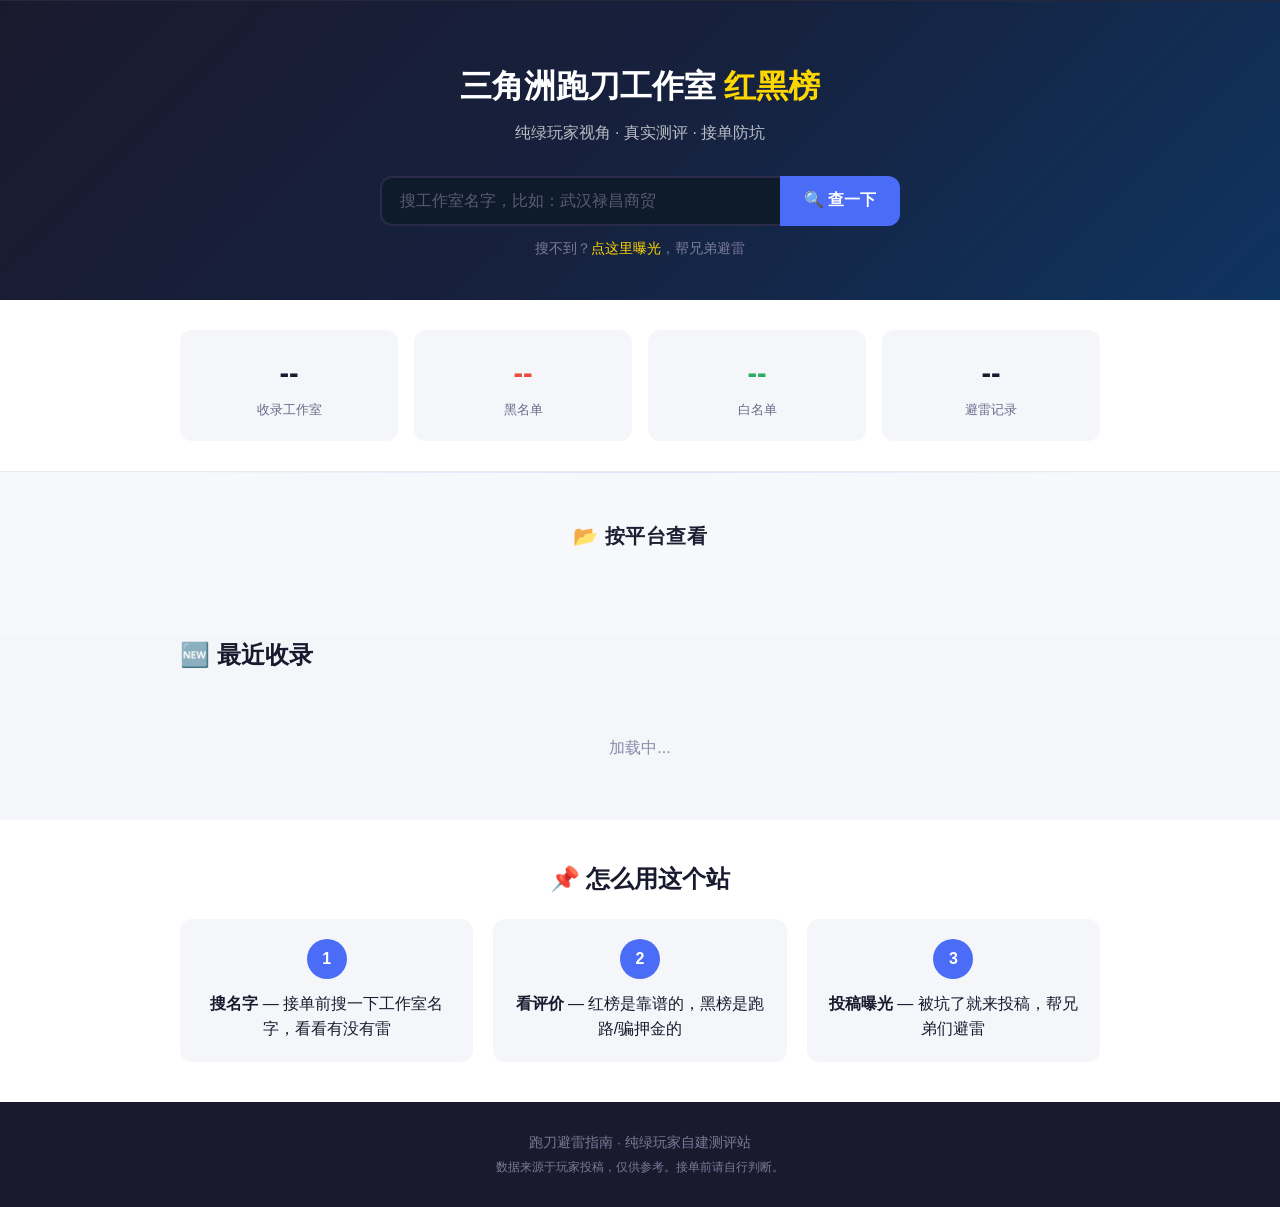
==== static/index.html @ 17b62daf "v1.0 - 初始版本" ====
<!DOCTYPE html>
<html lang="zh-CN">
<head>
  <meta charset="UTF-8">
  <meta name="viewport" content="width=device-width, initial-scale=1.0">
  <title>跑刀避雷指南 · 三角洲行动工作室红黑榜 | 跑刀护航评价</title>
  <meta name="description" content="三角洲行动跑刀工作室真实用户评价、护航测评、黑名单查询。接单前先查一查，防止被骗押金。">
  <meta name="keywords" content="三角洲行动,跑刀工作室,护航,三角洲跑刀,跑刀避雷,工作室黑名单">
  <meta property="og:title" content="跑刀避雷指南 · 三角洲工作室红黑榜">
  <meta property="og:description" content="三角洲行动跑刀工作室真实评价，接单防坑必查。">
  <meta property="og:type" content="website">
  <meta property="og:url" content="https://bileizhinan.top">
  <link rel="canonical" href="https://bileizhinan.top/">
  <link rel="icon" type="image/svg+xml" href="/static/img/logo.svg">
  <link rel="stylesheet" href="css/style.css?v=1779901786">
</head>
<body>
  <header class="header">
    <div class="container">
      
            <nav>
        
        <span id="navLogin"></span>
      </nav>
    </div>
  </header>

  <section class="hero">
    <div class="container">
      <h1>三角洲跑刀工作室 <span class="highlight">红黑榜</span></h1>
      <p class="subtitle">纯绿玩家视角 · 真实测评 · 接单防坑</p>
      <div class="search-box">
        <input type="text" id="searchInput" placeholder="搜工作室名字，比如：武汉禄昌商贸">
        <button id="searchBtn" onclick="doSearch()">🔍 查一下</button>
      </div>
      <p class="search-tip">搜不到？<a href="submit.html">点这里曝光</a>，帮兄弟避雷</p>
    </div>
  </section>

  <section class="stats">
    <div class="container">
      <div class="stat-card">
        <span class="stat-number" id="totalCount">--</span>
        <span class="stat-label">收录工作室</span>
      </div>
      <div class="stat-card danger">
        <span class="stat-number" id="blackCount">--</span>
        <span class="stat-label">黑名单</span>
      </div>
      <div class="stat-card safe">
        <span class="stat-number" id="whiteCount">--</span>
        <span class="stat-label">白名单</span>
      </div>
      <div class="stat-card">
        <span class="stat-number" id="reportCount">--</span>
        <span class="stat-label">避雷记录</span>
      </div>
    </div>
  </section>

<section class="platforms">
    <div class="container">
      <div class="platform-head">
        <h2>📂 按平台查看</h2>
      </div>
      <div class="platform-grid" id="platformGrid">
      </div>
    </div>
  </section>
  <section class="recent">
    <div class="container">
      <h2>🆕 最近收录</h2>
      <div class="card-list" id="recentList">
        <p class="loading">加载中...</p>
      </div>
    </div>
  </section>

  <section class="howto">
    <div class="container">
      <h2>📌 怎么用这个站</h2>
      <div class="steps">
        <div class="step">
          <div class="step-num">1</div>
          <p><strong>搜名字</strong> — 接单前搜一下工作室名字，看看有没有雷</p>
        </div>
        <div class="step">
          <div class="step-num">2</div>
          <p><strong>看评价</strong> — 红榜是靠谱的，黑榜是跑路/骗押金的</p>
        </div>
        <div class="step">
          <div class="step-num">3</div>
          <p><strong>投稿曝光</strong> — 被坑了就来投稿，帮兄弟们避雷</p>
        </div>
      </div>
    </div>
  </section>

  <footer class="footer">
    <div class="container">
      <p>跑刀避雷指南 · 纯绿玩家自建测评站</p>
      <p class="footer-small">数据来源于玩家投稿，仅供参考。接单前请自行判断。</p>
    </div>
  </footer>

  <!-- Search Results Modal -->
  <div class="search-results-overlay" id="searchModal">
    <div class="search-results-modal">
      <div class="modal-header">
        <h3>🔍 搜索结果</h3>
        <button class="modal-close" onclick="closeSearch()">✕</button>
      </div>
      <div id="searchResults"></div>
    </div>
  </div>

  
  <script src="js/app.js?v=1779902031"></script>
</body>
</html>
---- static/css/style.css ----
:root {
  --primary: #4a6cf7;
  --secondary: #ffd700;
}

/* ===== Reset & Base ===== */
*, *::before, *::after { box-sizing: border-box; margin: 0; padding: 0; }
html { font-size: 16px; scroll-behavior: smooth; }
body {
  font-family: -apple-system, BlinkMacSystemFont, "Segoe UI", "PingFang SC", "Hiragino Sans GB", "Microsoft YaHei", sans-serif;
  color: #1a1a2e;
  background: #f5f6fa;
  line-height: 1.6;
}
.container {
  max-width: 960px;
  margin: 0 auto;
  padding: 0 20px;
}
a { color: var(--primary); text-decoration: none; }
a:hover { text-decoration: underline; }

/* ===== Header ===== */
  color: #fff;
  padding: 14px 0;
  position: sticky;
  top: 0;
  z-index: 100;
}
.header .container {
  display: flex;
  justify-content: flex-start;
  align-items: center;
}
.logo { display: flex; align-items: center; gap: 8px; font-size: 1.1rem; font-weight: 700; }
.logo-icon { font-size: 1.4rem; }
.header nav { display: flex; gap: 8px; align-items: center; }
.header nav #navLogin { margin-left: auto; }
/* ===== 导航登录/用户样式 ===== */
.header nav a.nav-login-link {
  display: inline-flex;
  align-items: center;
  gap: 5px;
  padding: 6px 16px;
  border: 1.5px solid rgba(255,255,255,0.2);
  border-radius: 20px;
  color: #fff;
  font-weight: 500;
  font-size: 0.85rem;
  transition: all 0.2s;
}
.header nav a.nav-login-link:hover {
  border-color: var(--primary);
  background: rgba(74,108,247,0.15);
  text-decoration: none;
}

.header nav .nav-user-wrap {
  display: inline-flex;
  align-items: center;
  gap: 6px;
  padding: 4px 14px 4px 10px;
  background: rgba(255,255,255,0.06);
  border-radius: 20px;
  font-size: 0.85rem;
}
.header nav .nav-user-wrap .nav-user-icon {
  font-size: 0.95rem;
}
.header nav .nav-user-wrap .nav-user-name {
  color: var(--secondary);
  font-weight: 500;
}
.header nav a.nav-action-link {
  padding: 6px 10px;
  font-size: 0.82rem;
  color: rgba(255,255,255,0.7);
  transition: all 0.15s;
}
.header nav a.nav-action-link:hover {
  color: #fff;
  background: rgba(255,255,255,0.08);
  border-radius: 6px;
  text-decoration: none;
}
.header nav a.nav-logout-link {
  padding: 6px 10px;
  font-size: 0.82rem;
  color: #e74c3c;
  opacity: 0.7;
  transition: all 0.15s;
}
.header nav a.nav-logout-link:hover {
  opacity: 1;
  background: rgba(231,76,60,0.1);
  border-radius: 6px;
  text-decoration: none;
}

.header nav a {
  color: rgba(255,255,255,0.7);
  padding: 6px 14px;
  border-radius: 8px;
  font-size: 0.9rem;
  transition: all 0.2s;
}
.header nav a:hover, .header nav a.active {
  color: #fff;
  background: rgba(255,255,255,0.1);
  text-decoration: none;
}
.header nav a.active { color: var(--secondary); }

/* ===== Hero ===== */
.hero {
  text-align: center;
  padding: 60px 0 40px;
  background: linear-gradient(135deg, #1a1a2e 0%, #16213e 50%, #0f3460 100%);
  color: #fff;
}
.hero h1 { font-size: 2rem; margin-bottom: 8px; }
.hero .highlight { color: var(--secondary); }
.hero .subtitle { color: rgba(255,255,255,0.7); font-size: 1rem; margin-bottom: 30px; }


/* ===== 顶部导航栏 ===== */
.header {
  background: #1a1a2e;
  border-bottom: 1px solid rgba(255,255,255,0.06);
  position: sticky;
  top: 0;
  z-index: 100;
}

/* ===== Search Box ===== */
.search-box {
  display: flex;
  max-width: 520px;
  margin: 0 auto 12px;
  gap: 0;
}
.search-box input {
  flex: 1;
  padding: 14px 18px;
  border: 2px solid #2a2a4a;
  border-right: none;
  border-radius: 12px 0 0 12px;
  font-size: 1rem;
  background: #0d1b2a;
  color: #fff;
  outline: none;
}
.search-box input:focus { border-color: var(--primary); }
.search-box input::placeholder { color: #5a5a7a; }
.search-box button {
  padding: 14px 24px;
  background: var(--primary);
  color: #fff;
  border: none;
  border-radius: 0 12px 12px 0;
  font-size: 1rem;
  cursor: pointer;
  font-weight: 600;
  transition: background 0.2s;
}
.search-box button:hover { background: #3b5de7; }
.search-tip { color: #7a7a9a; font-size: 0.85rem; margin-top: 8px; }
.search-tip a { color: var(--secondary); }

/* ===== Stats ===== */
.stats {
  padding: 30px 0;
  background: #fff;
  border-bottom: 1px solid #e8e8ef;
}
.stats .container {
  display: grid;
  grid-template-columns: repeat(4, 1fr);
  gap: 16px;
}
.stat-card {
  text-align: center;
  padding: 20px 10px;
  background: #f5f6fa;
  border-radius: 12px;
}
.stat-number { display: block; font-size: 1.8rem; font-weight: 800; color: #1a1a2e; }
.stat-label { font-size: 0.8rem; color: #6a6a8a; margin-top: 4px; }
.stat-card.danger .stat-number { color: #e74c3c; }
.stat-card.safe .stat-number { color: #27ae60; }

/* ===== Card List ===== */
.card-list { padding: 20px 0; }
.card {
  background: #fff;
  border-radius: 12px;
  padding: 20px;
  margin-bottom: 14px;
  border: 1px solid #e8e8ef;
  transition: box-shadow 0.2s;
}
.card:hover { box-shadow: 0 4px 16px rgba(0,0,0,0.06); }
.card-header {
  display: flex;
  justify-content: flex-start;
  align-items: start;
  margin-bottom: 8px;
}
.card-name { font-size: 1.1rem; font-weight: 700; }
.card-risk {
  font-size: 0.75rem;
  padding: 3px 10px;
  border-radius: 20px;
  font-weight: 600;
  white-space: nowrap;
}
.risk-danger { background: #fde8e8; color: #e74c3c; }
.risk-warning { background: #fef7e0; color: #f39c12; }
.risk-safe { background: #e8f8ed; color: #27ae60; }
.card-detail { font-size: 0.9rem; color: #4a4a6a; margin-bottom: 8px; line-height: 1.5; }
.card-meta {
  font-size: 0.8rem;
  color: #8a8aaa;
  display: flex;
  gap: 16px;
  flex-wrap: wrap;
}
.card-meta span { display: inline-flex; align-items: center; gap: 4px; }
.loading { text-align: center; color: #8a8aaa; padding: 40px 0; }

/* ===== How-To Steps ===== */
.howto {
  padding: 40px 0;
  background: #fff;
}
.howto h2 { margin-bottom: 20px; text-align: center; }
.steps {
  display: grid;
  grid-template-columns: repeat(3, 1fr);
  gap: 20px;
}
.step { text-align: center; padding: 20px; background: #f5f6fa; border-radius: 12px; }
.step-num {
  width: 40px; height: 40px;
  background: var(--primary);
  color: #fff;
  border-radius: 50%;
  display: flex;
  align-items: center;
  justify-content: center;
  font-weight: 700;
  margin: 0 auto 12px;
}

/* ===== Page Header ===== */
.page-header {
  padding: 40px 0 20px;
  background: #fff;
  border-bottom: 1px solid #e8e8ef;
}
.page-header h1 { margin-bottom: 6px; }
.page-header p { color: #6a6a8a; }

/* ===== Filter Bar ===== */
.filter-bar { display: flex; gap: 8px; margin: 16px 0; flex-wrap: wrap; }
.filter-btn {
  padding: 8px 18px;
  border: 2px solid #d8d8e0;
  background: #fff;
  border-radius: 20px;
  cursor: pointer;
  font-size: 0.85rem;
  transition: all 0.2s;
}
.filter-btn:hover { border-color: var(--primary); }
.filter-btn.active { border-color: var(--primary); background: var(--primary); color: #fff; }
.filter-btn.danger.active { border-color: #e74c3c; background: #e74c3c; color: #fff; }
.filter-btn.warning.active { border-color: #f39c12; background: #f39c12; color: #fff; }
.filter-btn.safe.active { border-color: #27ae60; background: #27ae60; color: #fff; }

/* ===== Search Mini ===== */
.search-mini { margin: 12px 0; }
.search-mini input {
  width: 100%;
  padding: 10px 14px;
  border: 2px solid #d8d8e0;
  border-radius: 10px;
  font-size: 0.9rem;
  outline: none;
}
.search-mini input:focus { border-color: var(--primary); }

/* ===== Form ===== */
.form-section { padding: 30px 0; }
.report-form { max-width: 600px; margin: 0 auto; }
.form-group { margin-bottom: 20px; }
.form-group label { display: block; font-weight: 600; margin-bottom: 6px; font-size: 0.9rem; }
.form-group input[type="text"],
.form-group select,
.form-group textarea {
  width: 100%;
  padding: 12px 14px;
  border: 2px solid #d8d8e0;
  border-radius: 10px;
  font-size: 0.95rem;
  outline: none;
  font-family: inherit;
  transition: border-color 0.2s;
}
.form-group input:focus,
.form-group select:focus,
.form-group textarea:focus { border-color: var(--primary); }
.form-group textarea { resize: vertical; }
.radio-group { display: flex; flex-direction: column; gap: 8px; }
.radio-label { display: flex; align-items: center; gap: 8px; font-size: 0.9rem; cursor: pointer; }
.form-hint { font-size: 0.8rem; color: #8a8aaa; margin-top: 4px; }
.btn-submit {
  display: block;
  width: 100%;
  padding: 14px;
  background: var(--primary);
  color: #fff;
  border: none;
  border-radius: 10px;
  font-size: 1.05rem;
  font-weight: 700;
  cursor: pointer;
  transition: background 0.2s;
}
.btn-submit:hover { background: #3b5de7; }
.submit-success { text-align: center; padding: 60px 0; }
.submit-success h2 { color: #27ae60; margin-bottom: 12px; }
.submit-success p { color: #6a6a8a; margin-bottom: 20px; }
.btn-back {
  display: inline-block;
  padding: 12px 32px;
  background: var(--primary);
  color: #fff;
  border-radius: 10px;
  font-weight: 600;
}

/* ===== Footer ===== */
.footer {
  background: #1a1a2e;
  color: #7a7a9a;
  text-align: center;
  padding: 30px 0;
  font-size: 0.85rem;
}
.footer-small { font-size: 0.75rem; margin-top: 4px; }

/* ===== Search Results Overlay ===== */
.search-results-overlay {
  position: fixed;
  top: 0;
  left: 0;
  right: 0;
  bottom: 0;
  background: rgba(0,0,0,0.5);
  z-index: 200;
  display: none;
  align-items: center;
  justify-content: center;
  padding: 20px;
}
.search-results-overlay.show { display: flex; }
.search-results-modal {
  background: #fff;
  border-radius: 16px;
  max-width: 600px;
  width: 100%;
  max-height: 80vh;
  overflow-y: auto;
  padding: 24px;
}
.modal-header {
  display: flex;
  justify-content: flex-start;
  align-items: center;
  margin-bottom: 16px;
}
.modal-header h3 { font-size: 1.1rem; }
.modal-close {
  width: 36px; height: 36px;
  border: none;
  background: #f0f0f5;
  border-radius: 50%;
  font-size: 1.2rem;
  cursor: pointer;
  display: flex;
  align-items: center;
  justify-content: center;
}
.modal-close:hover { background: #e0e0e8; }
.no-result { text-align: center; padding: 40px 0; color: #8a8aaa; }
.no-result p { margin-bottom: 16px; }

/* ===== Responsive ===== */
@media (max-width: 640px) {
  .hero h1 { font-size: 1.5rem; }
  .stats .container { grid-template-columns: repeat(2, 1fr); }
  .steps { grid-template-columns: 1fr; }
  .search-box { flex-direction: column; }
  .search-box input { border-radius: 12px; border-right: 2px solid #2a2a4a; }
  .search-box button { border-radius: 12px; margin-top: 8px; }
  .header .container { flex-direction: column; gap: 10px; }
  .card-header { flex-direction: column; gap: 8px; }
}

/* ===== Verified Badge ===== */
  border-radius: 20px;
  font-weight: 600;
  background: #e8f8ed;
  color: #27ae60;
  margin-left: 8px;
}
  padding: 6px 14px;
}
.nav-user.logged-in { color: var(--secondary); }

/* ===== 认证等级徽章 ===== */
.level-badge {
  display: inline-flex;
  align-items: center;
  gap: 3px;
  font-size: 0.7rem;
  padding: 2px 10px;
  border-radius: 20px;
  font-weight: 700;
  margin-left: 8px;
  vertical-align: middle;
}
.level-badge i { font-style: normal; }
.level-silver {
  background: linear-gradient(135deg, #e8e8f0, #d0d0dd);
  color: #555;
  border: 1px solid #c0c0d0;
}
.level-gold {
  background: linear-gradient(135deg, #fef7e0, #fdeba0);
  color: #8a6a00;
  border: 1px solid #f0d060;
}
.level-platinum {
  background: linear-gradient(135deg, #fff3e0, #ffd700);
  color: #7a5a00;
  border: 1px solid #e6a800;
}

/* === Favorites === */
.fav-btn { cursor: pointer; font-size: 1.1rem; margin-left: 8px; transition: transform 0.15s; }
.fav-btn:hover { transform: scale(1.2); }

/* === Comments === */
.comment-section { margin-top: 10px; padding-top: 10px; border-top: 1px solid #f0f2f5; }
.comment-list { font-size: 0.82rem; }

/* === Tag Badges === */
.tag-platinum { background: linear-gradient(135deg,#ffd700,#ffaa00); color: #fff; padding: 2px 8px; border-radius: 4px; font-size: 0.72rem; font-weight: 600; margin-left: 6px; }
.tag-gold { background: linear-gradient(135deg,#f39c12,#e67e22); color: #fff; padding: 2px 8px; border-radius: 4px; font-size: 0.72rem; font-weight: 600; margin-left: 6px; }
.tag-silver { background: linear-gradient(135deg,#bdc3c7,#95a5a6); color: #333; padding: 2px 8px; border-radius: 4px; font-size: 0.72rem; font-weight: 600; margin-left: 6px; }

/* Platform filter button colors */
.filter-btn.xianyu.active { border-color: #e74c3c; background: #e74c3c; color: #fff; }
.filter-btn.douyin.active { border-color: #6c5ce7; background: #6c5ce7; color: #fff; }
.filter-btn.bilibili.active { border-color: #fb7299; background: #fb7299; color: #fff; }

/* Per-platform */
.platform-item[data-platform="xianyu"],
a.platform-item[href*="xianyu"] {
  background: linear-gradient(135deg, #fff8e1 0%, #fff3cd 100%);
  border-color: #ffe082;
}
.platform-item[data-platform="xianyu"]:hover,
a.platform-item[href*="xianyu"]:hover {
  border-color: #ffa000;
  box-shadow: 0 6px 20px rgba(255,160,0,0.15);
}
.platform-item[data-platform="xianyu"]::before { background: #ffa000; }
.platform-item[data-platform="xianyu"] .pi-count {
  background: #ffa000;
  color: #fff;
}

.platform-item[data-platform="douyin"],
a.platform-item[href*="douyin"] {
  background: linear-gradient(135deg, #e0f7fa 0%, #b2ebf2 100%);
  border-color: #80deea;
}
.platform-item[data-platform="douyin"]:hover,
a.platform-item[href*="douyin"]:hover {
  border-color: #00bcd4;
  box-shadow: 0 6px 20px rgba(0,188,212,0.15);
}
.platform-item[data-platform="douyin"]::before { background: #00bcd4; }
.platform-item[data-platform="douyin"] .pi-count {
  background: #00bcd4;
  color: #fff;
}

.platform-item[data-platform="bilibili"],
a.platform-item[href*="bilibili"] {
  background: linear-gradient(135deg, #fce4ec 0%, #f8bbd0 100%);
  border-color: #f48fb1;
}
.platform-item[data-platform="bilibili"]:hover,
a.platform-item[href*="bilibili"]:hover {
  border-color: #e91e63;
  box-shadow: 0 6px 20px rgba(233,30,99,0.15);
}
.platform-item[data-platform="bilibili"]::before { background: #e91e63; }
.platform-item[data-platform="bilibili"] .pi-count {
  background: #e91e63;
  color: #fff;
}

/* ===== 按平台查看 — 重新设计 ===== */
.platforms {
  padding: 48px 0 56px;
  background: #f7f8fc;
  position: relative;
}
/* 顶部渐变装饰线 */
.platforms::before {
  content: "";
  position: absolute;
  top: 0;
  left: 10%;
  right: 10%;
  height: 1px;
  background: linear-gradient(90deg, transparent, rgba(74,108,247,0.15), transparent);
}
/* 标题区 */
.platforms .platform-head {
  text-align: center;
  margin-bottom: 28px;
}
.platforms .platform-head h2 {
  font-size: 1.25rem;
  font-weight: 700;
  color: #1e1e32;
  margin: 0 0 6px;
  letter-spacing: 0.5px;
}
.platforms .platform-head p {
  margin: 0;
  font-size: 0.82rem;
  color: #9494b8;
}
/* 网格 */
.platform-grid {
  display: grid;
  grid-template-columns: repeat(3, 1fr);
  gap: 16px;
  max-width: 720px;
  margin: 0 auto;
}
/* 卡片基座 */
.platform-item {
  display: flex;
  flex-direction: column;
  align-items: center;
  justify-content: center;
  gap: 6px;
  padding: 28px 16px 24px;
  background: #fff;
  border-radius: 16px;
  text-decoration: none;
  border: 1.5px solid #edeff5;
  transition: all 0.25s ease;
  position: relative;
  overflow: hidden;
}
/* 浮起光晕 */
.platform-item::before {
  content: "";
  position: absolute;
  inset: 0;
  border-radius: 16px;
  opacity: 0;
  transition: opacity 0.25s ease;
}
.platform-item:hover {
  transform: translateY(-4px);
  border-color: transparent;
  box-shadow: 0 8px 28px rgba(0,0,0,0.08);
}
.platform-item:hover::before { opacity: 1; }
.platform-item:active { transform: translateY(-1px); }

/* 图标 */
.platform-item .pi-icon {
  position: relative;
  z-index: 1;
  font-size: 2rem;
  line-height: 1;
  margin-bottom: 2px;
}
/* 名称 */
.platform-item .pi-name {
  position: relative;
  z-index: 1;
  font-size: 0.95rem;
  font-weight: 600;
  color: #2a2a4a;
  letter-spacing: 0.5px;
}
/* 数量标签 */
.platform-item .pi-count {
  position: relative;
  z-index: 1;
  font-size: 0.78rem;
  font-weight: 500;
  padding: 2px 12px;
  border-radius: 12px;
  margin-top: 2px;
}

/* === 各平台配色 === */
/* 闲鱼 — 暖橙 */
.platform-item[data-platform="xianyu"] {
  background: linear-gradient(145deg, #fffaf0, #fff5e6);
  border-color: #ffe0b2;
}
.platform-item[data-platform="xianyu"]:hover {
  background: #fffaf0;
  box-shadow: 0 8px 28px rgba(255,152,0,0.15);
}
.platform-item[data-platform="xianyu"] .pi-count {
  background: rgba(255,152,0,0.12);
  color: #e65100;
}
.platform-item[data-platform="xianyu"]:hover .pi-count {
  background: #ff9800;
  color: #fff;
}

/* 抖音 — 青蓝 */
.platform-item[data-platform="douyin"] {
  background: linear-gradient(145deg, #f0faff, #e3f2fd);
  border-color: #90caf9;
}
.platform-item[data-platform="douyin"]:hover {
  background: #f0faff;
  box-shadow: 0 8px 28px rgba(33,150,243,0.15);
}
.platform-item[data-platform="douyin"] .pi-count {
  background: rgba(33,150,243,0.12);
  color: #1565c0;
}
.platform-item[data-platform="douyin"]:hover .pi-count {
  background: #2196f3;
  color: #fff;
}

/* B站 — 粉紫 */
.platform-item[data-platform="bilibili"] {
  background: linear-gradient(145deg, #fef2f6, #fce4ec);
  border-color: #f48fb1;
}
.platform-item[data-platform="bilibili"]:hover {
  background: #fef2f6;
  box-shadow: 0 8px 28px rgba(233,30,99,0.12);
}
.platform-item[data-platform="bilibili"] .pi-count {
  background: rgba(233,30,99,0.12);
  color: #c2185b;
}
.platform-item[data-platform="bilibili"]:hover .pi-count {
  background: #e91e63;
  color: #fff;
}
/* 小红书平台按钮 */
.filter-btn.xiaohongshu { border-color: #ff2442; color: #ff2442; }
.filter-btn.xiaohongshu.active { background: #ff2442; color: #fff; border-color: #ff2442; }
.filter-btn.xiaohongshu:hover { background: #ff2442; color: #fff; }

/* 小红书平台首页网格 */
a.platform-item[href*="xiaohongshu"] {
  background: linear-gradient(135deg, #ffe0e6 0%, #ffc2cd 100%);
  border-color: #ff8a9e;
}
a.platform-item[href*="xiaohongshu"]:hover {
  border-color: #ff2442;
  box-shadow: 0 6px 20px rgba(255,36,66,0.15);
}
a.platform-item[href*="xiaohongshu"]::before { background: #ff2442; }
a.platform-item[href*="xiaohongshu"] .pi-count {
  background: #ff2442;
  color: #fff;
}
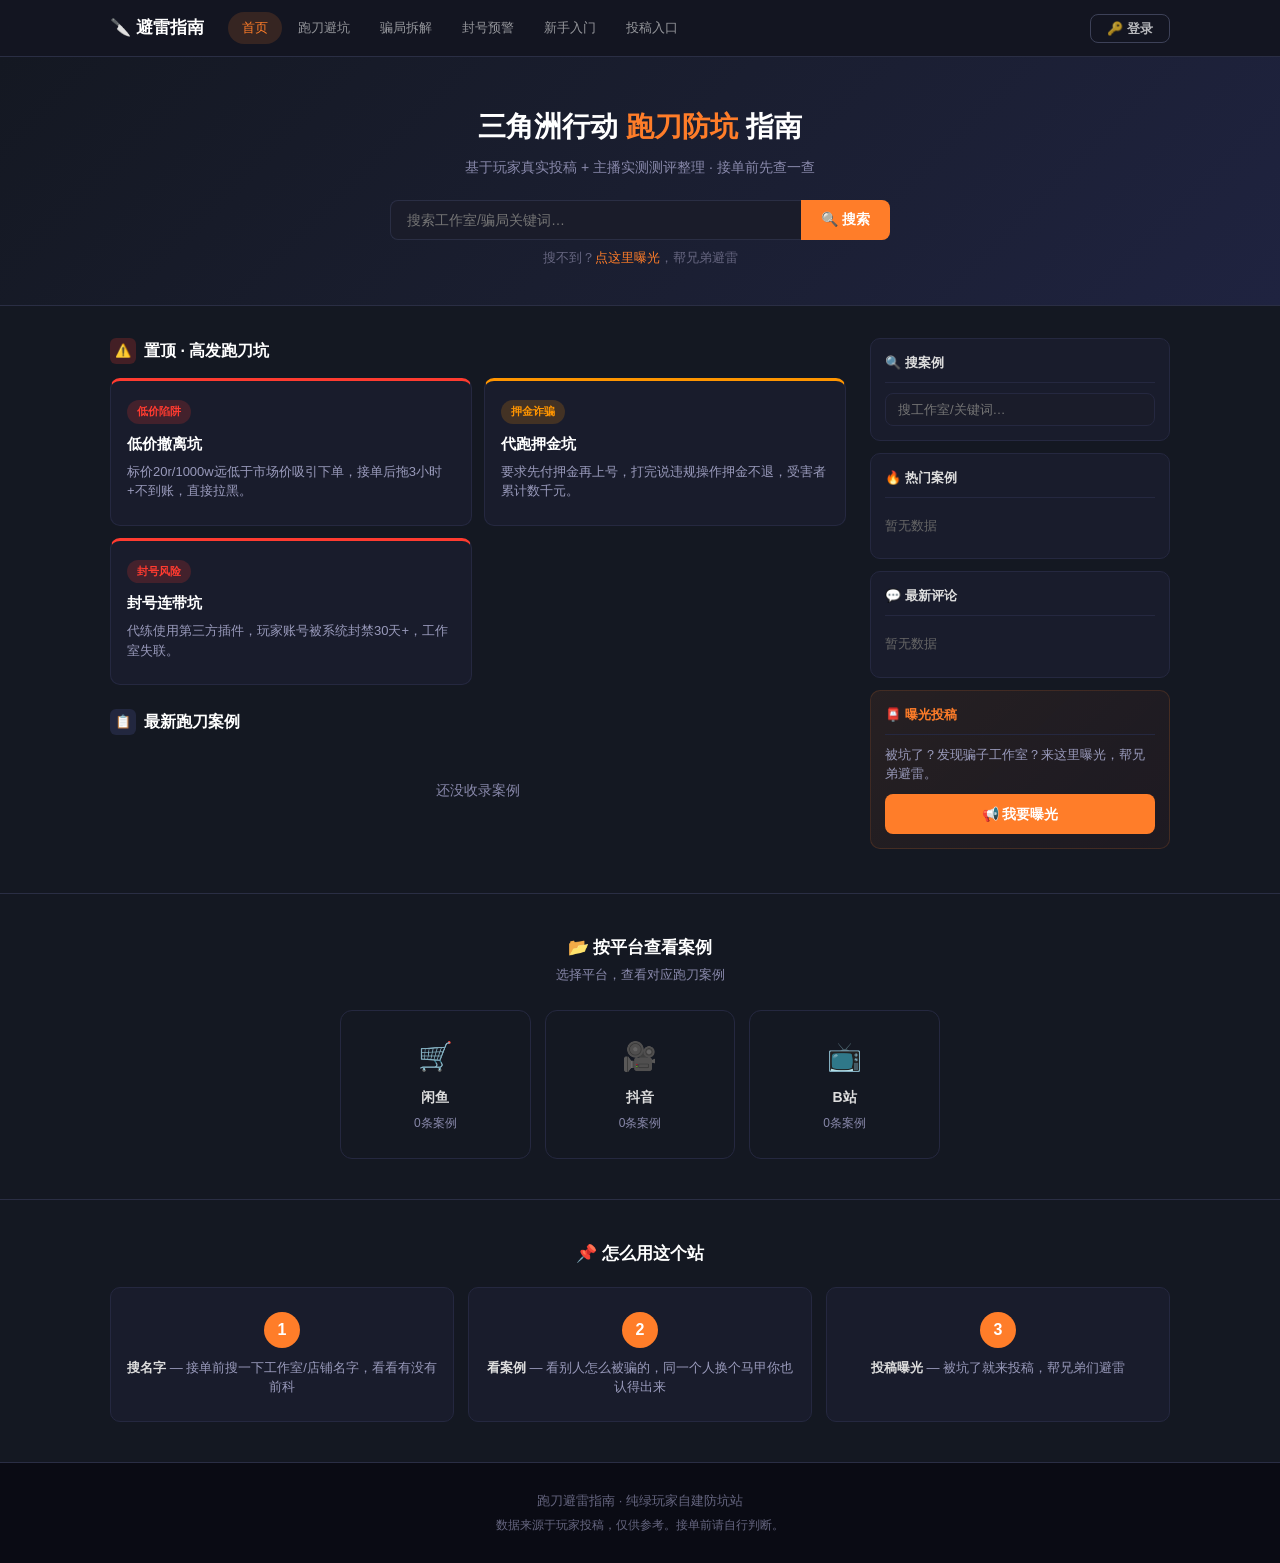
==== commit bb6e2596: "初始提交 - 完整项目" ====
--- a/static/index.html
+++ b/static/index.html
@@ -1,120 +1,753 @@
 <!DOCTYPE html>
 <html lang="zh-CN">
 <head>
-  <meta charset="UTF-8">
-  <meta name="viewport" content="width=device-width, initial-scale=1.0">
-  <title>跑刀避雷指南 · 三角洲行动工作室红黑榜 | 跑刀护航评价</title>
-  <meta name="description" content="三角洲行动跑刀工作室真实用户评价、护航测评、黑名单查询。接单前先查一查，防止被骗押金。">
-  <meta name="keywords" content="三角洲行动,跑刀工作室,护航,三角洲跑刀,跑刀避雷,工作室黑名单">
-  <meta property="og:title" content="跑刀避雷指南 · 三角洲工作室红黑榜">
-  <meta property="og:description" content="三角洲行动跑刀工作室真实评价，接单防坑必查。">
-  <meta property="og:type" content="website">
-  <meta property="og:url" content="https://bileizhinan.top">
-  <link rel="canonical" href="https://bileizhinan.top/">
-  <link rel="icon" type="image/svg+xml" href="/static/img/logo.svg">
-  <link rel="stylesheet" href="css/style.css?v=1779901786">
+<meta charset="UTF-8">
+<meta name="viewport" content="width=device-width, initial-scale=1.0">
+<title>跑刀避雷指南 · 三角洲行动跑刀防坑资讯</title>
+<meta name="description" content="三角洲行动跑刀避坑指南，基于玩家真实投稿+主播测评。接单防坑、骗局曝光、封号预警，纯绿玩家自建防坑站。">
+<meta name="keywords" content="三角洲行动,跑刀避坑,跑刀工作室,护航防坑,三角洲跑刀,接单防坑,骗局曝光">
+<meta property="og:title" content="跑刀避雷指南 · 三角洲行动跑刀防坑资讯">
+<meta property="og:description" content="玩家真实投稿+主播测评，跑刀接单防坑必看。">
+<meta property="og:type" content="website">
+<meta property="og:url" content="https://bileizhinan.top">
+<link rel="canonical" href="https://bileizhinan.top/">
+<link rel="icon" type="image/svg+xml" href="/static/img/logo.svg">
+<style>
+:root {
+  --bg: #141822;
+  --bg-card: #191c2c;
+  --bg-nav: rgba(20,22,34,0.92);
+  --border: #252840;
+  --border-light: #2a2e44;
+  --text: #e0e0e0;
+  --text-secondary: #8888aa;
+  --text-muted: #666;
+  --accent: #FF7D29;
+  --accent-orange: #FF7D29;
+  --safe: #2ECC71;
+  --danger: #FF3B30;
+  --warn: #FF9500;
+}
+*, *::before, *::after { box-sizing: border-box; margin: 0; padding: 0; }
+html { font-size: 16px; scroll-behavior: smooth; }
+body {
+  font-family: -apple-system, BlinkMacSystemFont, "PingFang SC", "Hiragino Sans GB", "Microsoft YaHei", sans-serif;
+  background: var(--bg);
+  color: var(--text);
+  line-height: 1.6;
+  min-height: 100vh;
+}
+a { color: var(--accent); text-decoration: none; }
+a:hover { text-decoration: underline; }
+.container { max-width: 1100px; margin: 0 auto; padding: 0 20px; }
+
+/* ===== Navbar (glassmorphism) ===== */
+.navbar {
+  position: sticky;
+  top: 0;
+  z-index: 100;
+  background: var(--bg-nav);
+  backdrop-filter: blur(14px);
+  -webkit-backdrop-filter: blur(14px);
+  border-bottom: 1px solid var(--border-light);
+}
+.navbar .container {
+  display: flex;
+  align-items: center;
+  justify-content: space-between;
+  height: 56px;
+}
+.nav-left { display: flex; align-items: center; gap: 24px; }
+.nav-logo { font-size: 17px; font-weight: 700; color: #fff; display: flex; align-items: center; gap: 6px; }
+.nav-links { display: flex; gap: 2px; }
+.nav-link {
+  padding: 6px 14px;
+  border-radius: 20px;
+  font-size: 13px;
+  color: rgba(255,255,255,0.55);
+  font-weight: 500;
+  transition: 0.2s;
+}
+.nav-link:hover { color: #fff; text-decoration: none; background: rgba(255,255,255,0.06); }
+.nav-link.active { color: var(--accent); background: rgba(255,125,41,0.15); }
+.nav-right { display: flex; align-items: center; gap: 10px; }
+.nav-btn {
+  padding: 6px 16px;
+  border-radius: 8px;
+  font-size: 13px;
+  font-weight: 600;
+  border: none;
+  transition: 0.2s;
+}
+.nav-btn-outline {
+  background: transparent;
+  border: 1px solid #3d4158;
+  color: rgba(255,255,255,0.7);
+}
+.nav-btn-primary {
+  background: var(--accent);
+  color: #fff;
+}
+/* user state in nav */
+.nav-user-wrap { display: inline-flex; align-items: center; gap: 6px; padding: 4px 14px 4px 10px; background: rgba(255,255,255,0.06); border-radius: 20px; font-size: 13px; }
+.nav-user-name { color: var(--accent); font-weight: 500; }
+
+/* ===== Hero ===== */
+.hero {
+  padding: 48px 20px 36px;
+  text-align: center;
+  background: linear-gradient(135deg, #141822 0%, #1a1e30 50%, #1f2340 100%);
+  border-bottom: 1px solid var(--border-light);
+}
+.hero h1 { font-size: 28px; font-weight: 800; color: #fff; margin-bottom: 6px; }
+.hero .highlight { color: var(--accent); }
+.hero .subtitle { font-size: 14px; color: var(--text-secondary); margin-bottom: 22px; }
+.hero .search-box {
+  display: flex;
+  max-width: 500px;
+  margin: 0 auto 8px;
+  gap: 0;
+}
+.hero .search-box input {
+  flex: 1;
+  padding: 11px 16px;
+  border-radius: 8px 0 0 8px;
+  border: 1.5px solid var(--border-light);
+  border-right: none;
+  background: #1a1c2a;
+  color: #ccc;
+  font-size: 14px;
+  outline: none;
+}
+.hero .search-box input:focus { border-color: var(--accent); }
+.hero .search-box button {
+  padding: 11px 20px;
+  border-radius: 0 8px 8px 0;
+  background: var(--accent);
+  border: none;
+  color: #fff;
+  font-weight: 600;
+  font-size: 14px;
+  cursor: pointer;
+  transition: background 0.2s;
+}
+.hero .search-box button:hover { background: #e66a1e; }
+.hero .search-tip { font-size: 13px; color: #666680; }
+.hero .search-tip a { color: var(--accent); }
+
+/* ===== Two-column layout ===== */
+.main-content { padding: 32px 0; }
+.two-col { display: grid; grid-template-columns: 1fr 300px; gap: 24px; align-items: start; }
+
+/* ===== Section headers ===== */
+.section-title {
+  font-size: 16px;
+  font-weight: 700;
+  color: #fff;
+  margin-bottom: 14px;
+  display: flex;
+  align-items: center;
+  gap: 8px;
+}
+.section-title .icon-box {
+  display: inline-flex;
+  align-items: center;
+  justify-content: center;
+  width: 26px; height: 26px;
+  border-radius: 6px;
+  font-size: 13px;
+}
+
+/* ===== Cards ===== */
+.card-grid { display: grid; grid-template-columns: repeat(auto-fill, minmax(240px, 1fr)); gap: 12px; margin-bottom: 24px; }
+.card {
+  background: var(--bg-card);
+  border-radius: 10px;
+  border: 1px solid var(--border);
+  padding: 16px;
+  transition: border-color 0.2s;
+}
+.card:hover { border-color: #3d4160; }
+.card .tag {
+  display: inline-block;
+  padding: 3px 10px;
+  border-radius: 12px;
+  font-size: 11px;
+  font-weight: 700;
+  margin-bottom: 8px;
+}
+.tag-danger { background: rgba(255,59,48,0.18); color: var(--danger); }
+.tag-warning { background: rgba(255,149,0,0.18); color: var(--warn); }
+.tag-safe { background: rgba(46,204,113,0.18); color: var(--safe); }
+.tag-source { background: rgba(90,100,180,0.18); color: #8a98d0; }
+.card h3 { font-size: 15px; font-weight: 600; color: #fff; margin-bottom: 6px; }
+.card p { font-size: 13px; color: #999abb; line-height: 1.5; margin-bottom: 8px; }
+.card .meta {
+  display: flex;
+  justify-content: space-between;
+  font-size: 12px;
+  color: var(--text-muted);
+}
+.card .meta .src { color: #7a7a9a; }
+.card-list .card { margin-bottom: 10px; }
+
+/* ===== Sidebar Widgets ===== */
+.widget {
+  background: var(--bg-card);
+  border-radius: 10px;
+  border: 1px solid var(--border);
+  padding: 14px;
+  margin-bottom: 12px;
+}
+.widget h4 {
+  font-size: 13px;
+  font-weight: 600;
+  color: #ddd;
+  margin-bottom: 10px;
+  padding-bottom: 8px;
+  border-bottom: 1px solid var(--border);
+}
+.widget-item {
+  padding: 6px 0;
+  border-bottom: 1px solid #1e2032;
+  font-size: 13px;
+  color: #8888aa;
+  line-height: 1.4;
+}
+.widget-item:last-child { border-bottom: none; }
+.widget-cta {
+  background: linear-gradient(135deg, rgba(255,125,41,0.08), rgba(255,87,34,0.04));
+  border-color: rgba(255,125,41,0.15);
+}
+.widget-cta h4 { color: var(--accent); }
+
+/* ===== Sidebar search ===== */
+.sidebar-search {
+  width: 100%;
+  padding: 8px 12px;
+  border: 1.5px solid var(--border);
+  border-radius: 8px;
+  background: #1a1c2a;
+  color: #ccc;
+  font-size: 13px;
+  outline: none;
+  box-sizing: border-box;
+}
+.sidebar-search:focus { border-color: var(--accent); }
+
+/* ===== Platform Grid ===== */
+.platform-section { padding: 40px 0; border-top: 1px solid var(--border-light); }
+.platform-head { text-align: center; margin-bottom: 24px; }
+.platform-head h2 { font-size: 17px; font-weight: 700; color: #fff; margin-bottom: 4px; }
+.platform-head p { font-size: 13px; color: var(--text-secondary); }
+.platform-grid {
+  display: grid;
+  grid-template-columns: repeat(3, 1fr);
+  gap: 14px;
+  max-width: 600px;
+  margin: 0 auto;
+}
+.platform-item {
+  display: flex;
+  flex-direction: column;
+  align-items: center;
+  justify-content: center;
+  gap: 6px;
+  padding: 24px 16px;
+  border-radius: 12px;
+  border: 1px solid var(--border);
+  transition: 0.2s;
+  text-decoration: none;
+}
+.platform-item:hover { transform: translateY(-3px); border-color: var(--accent); text-decoration: none; }
+.platform-item .pi-icon { font-size: 28px; }
+.platform-item .pi-name { font-size: 14px; font-weight: 600; color: #ddd; }
+.platform-item .pi-count { font-size: 12px; color: var(--text-secondary); }
+
+/* ===== How To ===== */
+.howto-section { padding: 40px 0; border-top: 1px solid var(--border-light); }
+.howto-section h2 { text-align: center; font-size: 17px; font-weight: 700; color: #fff; margin-bottom: 20px; }
+.steps { display: grid; grid-template-columns: repeat(3, 1fr); gap: 14px; }
+.step {
+  text-align: center;
+  padding: 24px 16px;
+  background: var(--bg-card);
+  border-radius: 10px;
+  border: 1px solid var(--border);
+}
+.step-num {
+  width: 36px; height: 36px;
+  background: var(--accent);
+  color: #fff;
+  border-radius: 50%;
+  display: flex;
+  align-items: center;
+  justify-content: center;
+  font-weight: 700;
+  margin: 0 auto 10px;
+}
+.step p { font-size: 13px; color: #999abb; line-height: 1.5; }
+.step p strong { color: #ddd; }
+
+/* ===== Footer ===== */
+.footer {
+  background: #0a0b14;
+  border-top: 1px solid var(--border-light);
+  text-align: center;
+  padding: 28px 0;
+  font-size: 13px;
+  color: #666680;
+}
+.footer .small { font-size: 12px; margin-top: 4px; }
+
+/* ===== Search Modal ===== */
+.modal-overlay {
+  position: fixed; inset: 0; background: rgba(0,0,0,0.6);
+  z-index: 200; display: none; align-items: center; justify-content: center; padding: 20px;
+}
+.modal-overlay.show { display: flex; }
+.modal-box {
+  background: var(--bg-card); border-radius: 14px;
+  border: 1px solid var(--border-light);
+  max-width: 560px; width: 100%; max-height: 80vh; overflow-y: auto;
+  padding: 20px;
+}
+.modal-header { display: flex; justify-content: space-between; align-items: center; margin-bottom: 14px; }
+.modal-header h3 { font-size: 15px; font-weight: 600; color: #fff; }
+.modal-close {
+  width: 32px; height: 32px; border: none; background: rgba(255,255,255,0.06);
+  border-radius: 50%; font-size: 16px; cursor: pointer;
+  color: #888; display: flex; align-items: center; justify-content: center;
+}
+
+/* ===== Loading ===== */
+.loading { text-align: center; color: var(--text-secondary); padding: 30px 0; font-size: 14px; }
+
+/* ===== Responsive ===== */
+@media (max-width: 768px) {
+  .two-col { grid-template-columns: 1fr; }
+  .card-grid { grid-template-columns: 1fr; }
+  .steps { grid-template-columns: 1fr; }
+  .platform-grid { grid-template-columns: repeat(2, 1fr); }
+  .navbar .container { height: auto; padding: 10px 16px; flex-wrap: wrap; gap: 8px; }
+  .nav-links { flex-wrap: wrap; }
+  .hero h1 { font-size: 22px; }
+  .hero .search-box { flex-direction: column; }
+  .hero .search-box input { border-radius: 8px; border-right: 1.5px solid var(--border-light); }
+  .hero .search-box button { border-radius: 8px; margin-top: 6px; }
+}
+
+/* === Card Comments === */
+.comment-section{margin-top:12px;padding-top:10px;border-top:1px solid var(--border)}
+.comment-header{display:flex;align-items:center;justify-content:space-between;margin-bottom:8px}
+.comment-header span{font-size:12px;color:var(--text-secondary)}
+.comment-badge{font-size:11px;padding:2px 8px;border-radius:8px;background:rgba(255,255,255,0.05);color:#999;font-weight:500}
+.comment-item{padding:8px 10px;margin-bottom:6px;background:rgba(255,255,255,0.02);border-radius:8px;border:1px solid var(--border);font-size:13px}
+.comment-item:last-child{margin-bottom:0}
+.comment-user{font-weight:600;color:var(--accent);font-size:12px;display:flex;align-items:center;gap:6px}
+.comment-user .admin-badge{display:inline-flex;align-items:center;gap:3px;padding:1px 6px;background:var(--accent);color:#fff;border-radius:4px;font-size:10px;font-weight:600}
+.comment-text{color:#ccc;line-height:1.4;margin:3px 0}
+.comment-date{font-size:11px;color:var(--text-muted);float:right}
+.comment-input-wrap{display:flex;gap:6px;margin-top:8px}
+.comment-input{flex:1;padding:7px 10px;border:1.5px solid var(--border);border-radius:8px;background:#1a1c2a;color:#ccc;font-size:12px;outline:none;transition:border-color 0.2s}
+.comment-input:focus{border-color:var(--accent)}
+.comment-btn{padding:7px 14px;background:var(--accent);color:#fff;border:none;border-radius:8px;font-size:12px;font-weight:600;cursor:default;transition:opacity 0.2s}
+.comment-btn:hover{opacity:0.85}
+.comment-login-link{font-size:12px;color:var(--accent);margin-top:6px;display:inline-block}
+.comment-empty{font-size:12px;color:var(--text-muted);padding:8px 0}
+
+</style>
 </head>
 <body>
-  <header class="header">
-    <div class="container">
-      
-            <nav>
-        
-        <span id="navLogin"></span>
-      </nav>
+
+<!-- Navbar -->
+<nav class="navbar">
+  <div class="container">
+    <div class="nav-left">
+      <div class="nav-logo">🔪 避雷指南</div>
+      <div class="nav-links">
+        <a href="/" class="nav-link active">首页</a>
+        <a href="/paodao.html" class="nav-link">跑刀避坑</a>
+        <a href="/pianju.html" class="nav-link">骗局拆解</a>
+        <a href="/fenghao.html" class="nav-link">封号预警</a>
+        <a href="#howto" class="nav-link">新手入门</a>
+        <a href="submit.html" class="nav-link">投稿入口</a>
+      </div>
     </div>
-  </header>
-
-  <section class="hero">
-    <div class="container">
-      <h1>三角洲跑刀工作室 <span class="highlight">红黑榜</span></h1>
-      <p class="subtitle">纯绿玩家视角 · 真实测评 · 接单防坑</p>
-      <div class="search-box">
-        <input type="text" id="searchInput" placeholder="搜工作室名字，比如：武汉禄昌商贸">
-        <button id="searchBtn" onclick="doSearch()">🔍 查一下</button>
-      </div>
-      <p class="search-tip">搜不到？<a href="submit.html">点这里曝光</a>，帮兄弟避雷</p>
+    <div class="nav-right">
+      <span id="navLogin"></span>
     </div>
-  </section>
-
-  <section class="stats">
-    <div class="container">
-      <div class="stat-card">
-        <span class="stat-number" id="totalCount">--</span>
-        <span class="stat-label">收录工作室</span>
-      </div>
-      <div class="stat-card danger">
-        <span class="stat-number" id="blackCount">--</span>
-        <span class="stat-label">黑名单</span>
-      </div>
-      <div class="stat-card safe">
-        <span class="stat-number" id="whiteCount">--</span>
-        <span class="stat-label">白名单</span>
-      </div>
-      <div class="stat-card">
-        <span class="stat-number" id="reportCount">--</span>
-        <span class="stat-label">避雷记录</span>
-      </div>
+  </div>
+</nav>
+
+<!-- Hero -->
+<section class="hero">
+  <div class="container">
+    <h1>三角洲行动 <span class="highlight">跑刀防坑</span> 指南</h1>
+    <p class="subtitle">基于玩家真实投稿 + 主播实测测评整理 · 接单前先查一查</p>
+    <div class="search-box">
+      <input type="text" id="searchInput" placeholder="搜索工作室/骗局关键词…">
+      <button onclick="doSearch()">🔍 搜索</button>
     </div>
-  </section>
-
-<section class="platforms">
-    <div class="container">
-      <div class="platform-head">
-        <h2>📂 按平台查看</h2>
-      </div>
-      <div class="platform-grid" id="platformGrid">
-      </div>
-    </div>
-  </section>
-  <section class="recent">
-    <div class="container">
-      <h2>🆕 最近收录</h2>
+    <p class="search-tip">搜不到？<a href="submit.html">点这里曝光</a>，帮兄弟避雷</p>
+  </div>
+</section>
+
+<!-- Main Content -->
+<section class="main-content">
+  <div class="container two-col">
+
+    <!-- Left Column -->
+    <div>
+
+      <!-- Featured Warning Cards -->
+      <div class="section-title">
+        <span class="icon-box" style="background:rgba(255,59,48,0.2);color:var(--danger);">⚠️</span>
+        置顶 · 高发跑刀坑
+      </div>
+      <div class="card-grid" id="featuredCards"></div>
+
+      <!-- Latest Cases -->
+      <div class="section-title">
+        <span class="icon-box" style="background:rgba(90,100,180,0.2);color:#8a98d0;">📋</span>
+        最新跑刀案例
+      </div>
       <div class="card-list" id="recentList">
         <p class="loading">加载中...</p>
       </div>
     </div>
-  </section>
-
-  <section class="howto">
-    <div class="container">
-      <h2>📌 怎么用这个站</h2>
-      <div class="steps">
-        <div class="step">
-          <div class="step-num">1</div>
-          <p><strong>搜名字</strong> — 接单前搜一下工作室名字，看看有没有雷</p>
+
+    <!-- Right Sidebar -->
+    <div>
+      <div class="widget">
+        <h4>🔍 搜案例</h4>
+        <input type="text" id="sidebarSearch" class="sidebar-search" placeholder="搜工作室/关键词…">
+      </div>
+
+      <div class="widget">
+        <h4>🔥 热门案例</h4>
+        <div id="hotCasesList">
+          <div style="padding:8px 0;font-size:13px;color:#666;" class="loading">加载中...</div>
         </div>
-        <div class="step">
-          <div class="step-num">2</div>
-          <p><strong>看评价</strong> — 红榜是靠谱的，黑榜是跑路/骗押金的</p>
+      </div>
+
+      <div class="widget">
+        <h4>💬 最新评论</h4>
+        <div id="recentComments">
+          <div style="padding:8px 0;font-size:13px;color:#666;" class="loading">加载中...</div>
         </div>
-        <div class="step">
-          <div class="step-num">3</div>
-          <p><strong>投稿曝光</strong> — 被坑了就来投稿，帮兄弟们避雷</p>
-        </div>
+      </div>
+
+      <div class="widget widget-cta">
+        <h4>📮 曝光投稿</h4>
+        <p style="font-size:13px;color:#999abb;line-height:1.5;margin-bottom:10px;">被坑了？发现骗子工作室？来这里曝光，帮兄弟避雷。</p>
+        <a href="submit.html" style="display:block;text-align:center;padding:9px;background:var(--accent);color:#fff;border-radius:8px;font-weight:600;font-size:14px;text-decoration:none;">📢 我要曝光</a>
       </div>
     </div>
-  </section>
-
-  <footer class="footer">
-    <div class="container">
-      <p>跑刀避雷指南 · 纯绿玩家自建测评站</p>
-      <p class="footer-small">数据来源于玩家投稿，仅供参考。接单前请自行判断。</p>
+
+  </div>
+</section>
+
+<!-- Platform Grid -->
+<section class="platform-section">
+  <div class="container">
+    <div class="platform-head">
+      <h2>📂 按平台查看案例</h2>
+      <p>选择平台，查看对应跑刀案例</p>
     </div>
-  </footer>
-
-  <!-- Search Results Modal -->
-  <div class="search-results-overlay" id="searchModal">
-    <div class="search-results-modal">
-      <div class="modal-header">
-        <h3>🔍 搜索结果</h3>
-        <button class="modal-close" onclick="closeSearch()">✕</button>
-      </div>
-      <div id="searchResults"></div>
+    <div class="platform-grid" id="platformGrid"></div>
+  </div>
+</section>
+
+<!-- How To -->
+<section class="howto-section" id="howto">
+  <div class="container">
+    <h2>📌 怎么用这个站</h2>
+    <div class="steps">
+      <div class="step">
+        <div class="step-num">1</div>
+        <p><strong>搜名字</strong> — 接单前搜一下工作室/店铺名字，看看有没有前科</p>
+      </div>
+      <div class="step">
+        <div class="step-num">2</div>
+        <p><strong>看案例</strong> — 看别人怎么被骗的，同一个人换个马甲你也认得出来</p>
+      </div>
+      <div class="step">
+        <div class="step-num">3</div>
+        <p><strong>投稿曝光</strong> — 被坑了就来投稿，帮兄弟们避雷</p>
+      </div>
     </div>
   </div>
-
-  
-  <script src="js/app.js?v=1779902031"></script>
+</section>
+
+<!-- Footer -->
+<footer class="footer">
+  <div class="container">
+    <p>跑刀避雷指南 · 纯绿玩家自建防坑站</p>
+    <p class="small">数据来源于玩家投稿，仅供参考。接单前请自行判断。</p>
+  </div>
+</footer>
+
+<!-- Search Modal -->
+<div class="modal-overlay" id="searchModal">
+  <div class="modal-box">
+    <div class="modal-header">
+      <h3>🔍 搜索结果</h3>
+      <button class="modal-close" onclick="closeSearch()">✕</button>
+    </div>
+    <div id="searchResults"></div>
+  </div>
+</div>
+
+<script>
+// ============================================================
+// 跑刀避雷指南 · 公开首页数据（无红黑榜）
+// ============================================================
+
+var STUDIOS = [];
+var CURRENT_USER = null;
+
+async function loadStudios() {
+  try { var r = await fetch("/api/studios"); var d = await r.json(); STUDIOS = d.studios || []; }
+  catch(e) { STUDIOS = []; }
+}
+async function checkLogin() {
+  try { var r = await fetch("/api/session"); var d = await r.json(); return d.user || null; }
+  catch(e) { return null; }
+}
+
+function escHtml(t) {
+  if (typeof t !== "string") return t || "";
+  var d = document.createElement("div"); d.textContent = t; return d.innerHTML;
+}
+function formatDate(d) {
+  if (!d) return "-";
+  return d.replace(/(\d{4})-(\d{2})-(\d{2}).*/, "$1.$2.$3") || d;
+}
+
+const RISK_LABEL = {
+  safe: {text:"✅ 安全", cls:"tag-safe"},
+  warning: {text:"⚠️ 存疑", cls:"tag-warning"},
+  danger: {text:"❌ 避雷", cls:"tag-danger"}
+};
+
+// Nav
+async function updateNav() {
+  var navEl = document.getElementById("navLogin");
+  if (!navEl) return;
+  var user = await checkLogin(); CURRENT_USER = user;
+  if (user) {
+    navEl.innerHTML =
+      '<span class="nav-user-wrap"><span class="nav-user-name">👤 ' + escHtml(user) + '</span></span>' +
+      '<a href="/dashboard" style="padding:6px 10px;font-size:13px;color:rgba(255,255,255,0.7);">📋 我的</a>' +
+      '<a href="/logout" style="padding:6px 10px;font-size:13px;color:var(--danger);opacity:0.7;">🚪</a>';
+  } else {
+    navEl.innerHTML =
+      '<a href="/login" class="nav-btn nav-btn-outline">🔑 登录</a>';
+  }
+}
+
+// Render card
+function renderCard(s) {
+  var risk = RISK_LABEL[s.risk] || RISK_LABEL.danger;
+  var srcIcon = "📝";
+  if (s.source && s.source.indexOf("主播") >= 0) srcIcon = "🎙️";
+  if (s.source && s.source.indexOf("管理员") >= 0) srcIcon = "🛡️";
+  var cmtInput = '';
+  if (CURRENT_USER) {
+    cmtInput = '<div class="comment-input-wrap"><input type="text" class="comment-input" id="ci_'+s.id+'" placeholder="写评论..." data-sid="'+s.id+'"><button class="comment-btn" data-sid="'+s.id+'">发送</button></div>';
+  } else {
+    cmtInput = '<a href="/login" class="comment-login-link">🔑 登录后可评论</a>';
+  }
+  return '<div class="card">' +
+    '<span class="tag ' + risk.cls + '">' + risk.text + '</span>' +
+    '<h3>' + escHtml(s.name) + '</h3>' +
+    '<p>' + escHtml(s.detail) + '</p>' +
+    '<div class="meta">' +
+      (s.platform ? '<span>📱 ' + escHtml(s.platform) + '</span>' : '') +
+      '<span>📅 ' + formatDate(s.date) + '</span>' +
+      '<span class="src">' + srcIcon + ' ' + escHtml(s.source || "用户投稿") + '</span>' +
+    '</div>' +
+    '<div class="comment-section"><div class="comment-header"><span>💬 评论</span><span class="comment-badge" id="cb-'+s.id+'"></span></div><div id="comments-'+s.id+'"><div class="comment-empty">加载评论...</div></div>'+cmtInput+'</div></div>';
+}
+
+// Search
+function doSearch() {
+  var inp = document.getElementById("searchInput");
+  if (!inp || !inp.value.trim()) return;
+  var kw = inp.value.trim().toLowerCase();
+  var results = STUDIOS.filter(function(s){
+    return (s.name||"").toLowerCase().indexOf(kw) >= 0 || (s.detail||"").toLowerCase().indexOf(kw) >= 0;
+  });
+  var el = document.getElementById("searchResults");
+  var modal = document.getElementById("searchModal");
+  if (!el || !modal) return;
+  if (results.length === 0) {
+    el.innerHTML = '<div style="padding:40px 20px;text-align:center;color:#8888aa;">😕 没有找到 <strong>' + escHtml(kw) + '</strong> 的相关记录</div>';
+  } else {
+    el.innerHTML = results.map(renderCard).join("");
+  }
+  modal.classList.add("show");
+}
+function closeSearch() {
+  document.getElementById("searchModal").classList.remove("show");
+}
+
+// Init
+
+
+// Card Comments
+function loadComments(sid) {
+  fetch('/api/studios/'+sid+'/comments').then(function(r){return r.json()}).then(function(d){
+    var el=document.getElementById('comments-'+sid);
+    if(!el)return;
+    var cmts=d.comments||[];
+    el.innerHTML='';
+    if(cmts.length===0){el.innerHTML='<div class="comment-empty">暂无评论</div>';return;}
+    cmts.forEach(function(c){
+      var badge=c.is_admin?'<span class="admin-badge">🛡️ 管理员</span>':'';
+      el.innerHTML+='<div class="comment-item"><div class="comment-user">'+escHtml(c.user)+badge+'<span class="comment-date">'+(c.date||'')+'</span></div><div class="comment-text">'+escHtml(c.content)+'</div></div>';
+    });
+  });
+}
+function sdci(sid){
+  var inp=document.getElementById('ci_'+sid);
+  if(!inp||!inp.value.trim())return;
+  var x=new XMLHttpRequest();
+  x.open('POST','/api/comments',true);
+  x.setRequestHeader('Content-Type','application/json');
+  x.onload=function(){if(x.status===200){inp.value='';loadComments(sid);}};
+  x.send(JSON.stringify({studio_id:sid,content:inp.value.trim()}));
+}
+
+
+// Delegated events for comment input
+document.addEventListener('keydown', function(e){
+  if(e.key==='Enter' && e.target.classList.contains('comment-input')){
+    var sid = e.target.getAttribute('data-sid');
+    if(sid) sdci(sid);
+  }
+});
+document.addEventListener('click', function(e){
+  if(e.target.classList.contains('comment-btn')){
+    var sid = e.target.getAttribute('data-sid');
+    if(sid) sdci(sid);
+  }
+});
+
+async function initHome() {
+  await loadStudios();
+  await updateNav();
+
+  // Featured cards
+  var fc = document.getElementById("featuredCards");
+  if (fc) {
+    fc.innerHTML = [
+      {icon:"💰", title:"低价撤离坑", desc:"标价20r/1000w远低于市场价吸引下单，接单后拖3小时+不到账，直接拉黑。", tag:"danger", label:"低价陷阱"},
+      {icon:"🔒", title:"代跑押金坑", desc:"要求先付押金再上号，打完说违规操作押金不退，受害者累计数千元。", tag:"warning", label:"押金诈骗"},
+      {icon:"🚫", title:"封号连带坑", desc:"代练使用第三方插件，玩家账号被系统封禁30天+，工作室失联。", tag:"danger", label:"封号风险"}
+    ].map(function(f){
+      return '<div class="card" style="border-top:3px solid ' + (f.tag==="danger"?"var(--danger)":"var(--warn)") + ';">' +
+        '<span class="tag ' + (f.tag==="danger"?"tag-danger":"tag-warning") + '">' + f.label + '</span>' +
+        '<h3>' + f.title + '</h3>' +
+        '<p>' + f.desc + '</p></div>';
+    }).join("");
+  }
+
+  // Latest cases
+  var list = document.getElementById("recentList");
+  if (list) {
+    if (STUDIOS.length === 0) {
+      list.innerHTML = '<p class="loading">还没收录案例</p>';
+    } else {
+      var recent = [].concat(STUDIOS).reverse().slice(0, 8);
+      list.innerHTML = recent.map(renderCard).join("");
+      recent.forEach(function(s){loadComments(s.id);});
+    }
+  }
+
+  // Platform grid
+  var pg = document.getElementById("platformGrid");
+  if (pg) {
+    pg.innerHTML = [
+      {key:"xianyu", icon:"🛒", name:"闲鱼"},
+      {key:"douyin", icon:"🎥", name:"抖音"},
+      {key:"bilibili", icon:"📺", name:"B站"}
+    ].map(function(p){
+      var count = STUDIOS.filter(function(s){ return s.platform === p.key || s.platform === p.name; }).length;
+      return '<a href="/list.html?platform=' + p.key + '" class="platform-item">' +
+        '<span class="pi-icon">' + p.icon + '</span>' +
+        '<span class="pi-name">' + p.name + '</span>' +
+        '<span class="pi-count">' + count + '条案例</span></a>';
+    }).join("");
+  }
+
+  // Hot cases (sidebar)
+  var hot = document.getElementById("hotCasesList");
+  if (hot) {
+    if (STUDIOS.length === 0) {
+      hot.innerHTML = '<div style="padding:8px 0;font-size:13px;color:#666;">暂无数据</div>';
+    } else {
+      hot.innerHTML = [].concat(STUDIOS).slice(0, 5).map(function(s){
+        return '<div class="widget-item">' +
+          '<div style="display:flex;justify-content:space-between;">' +
+          '<span>' + escHtml(s.name) + '</span>' +
+          '<span style="color:#666;font-size:12px;">' + escHtml(s.platform) + '</span></div></div>';
+      }).join("");
+    }
+  }
+
+  // Recent comments (sidebar)
+  var rc = document.getElementById("recentComments");
+  if (rc) {
+    if (STUDIOS.length > 0) {
+      var sampleComments = [];
+      var promises = [];
+      for (var i = 0; i < Math.min(3, STUDIOS.length); i++) {
+        (function(sid, sname) {
+          promises.push(
+            fetch("/api/studios/" + sid + "/comments")
+              .then(function(r){ return r.json(); })
+              .then(function(d){
+                if (d.comments && d.comments.length > 0) {
+                  d.comments.slice(0, 2).forEach(function(c){
+                    sampleComments.push({studio: sname, user: c.user, text: c.content});
+                  });
+                }
+              })
+              .catch(function(){})
+          );
+        })(STUDIOS[i].id, STUDIOS[i].name);
+      }
+      Promise.all(promises).then(function(){
+        if (sampleComments.length > 0) {
+          rc.innerHTML = sampleComments.slice(0, 4).map(function(c){
+            return '<div class="widget-item">' +
+              '<span style="color:var(--accent);">' + escHtml(c.user || "匿名") + '</span>' +
+              '：<span>' + escHtml((c.text||"").substring(0, 35) + ((c.text||"").length > 35 ? "…" : "")) + '</span></div>';
+          }).join("");
+        } else {
+          rc.innerHTML = '<div style="padding:8px 0;font-size:13px;color:#666;">暂无评论</div>';
+        }
+      });
+    } else {
+      rc.innerHTML = '<div style="padding:8px 0;font-size:13px;color:#666;">暂无数据</div>';
+    }
+  }
+
+  // Sidebar search enter key
+  var ss = document.getElementById("sidebarSearch");
+  if (ss) {
+    ss.onkeydown = function(e) {
+      if (e.key === "Enter") {
+        document.getElementById("searchInput").value = this.value;
+        doSearch();
+      }
+    };
+  }
+}
+
+initHome();
+</script>
 </body>
 </html>
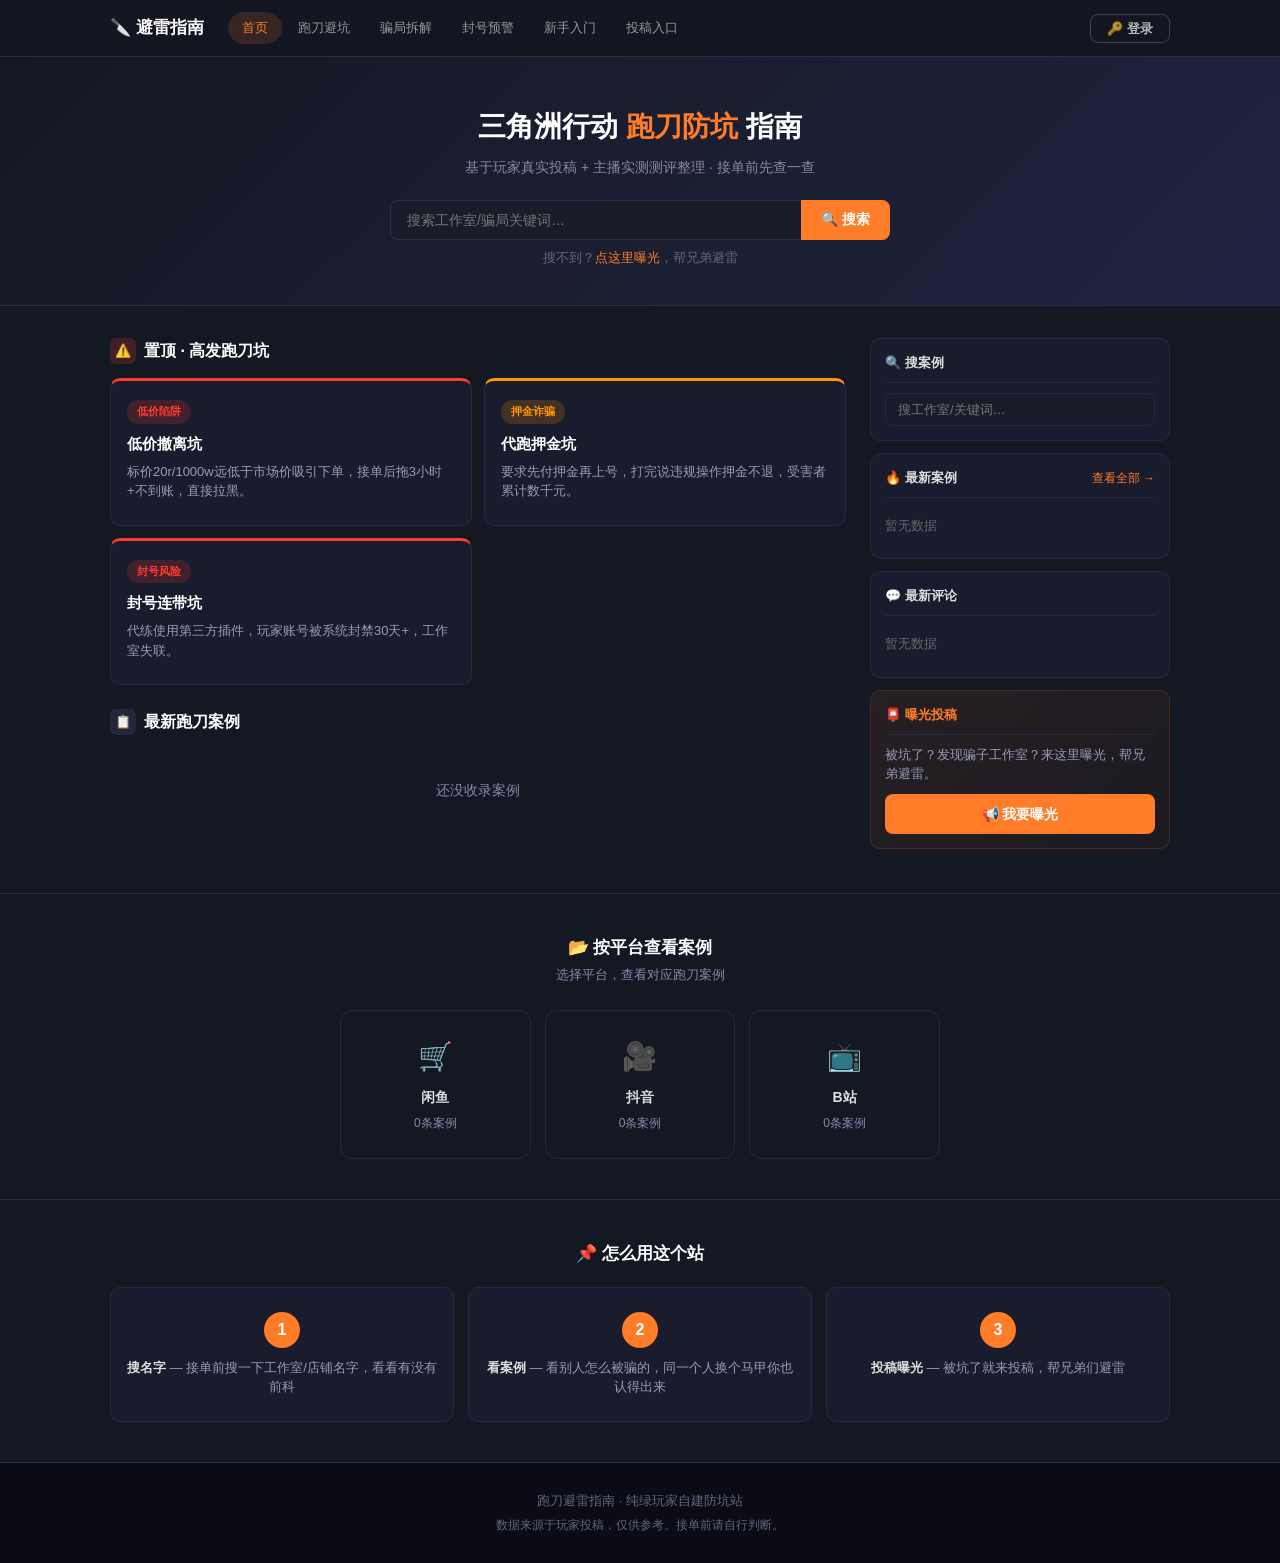
==== commit 84067b32: "fix: 前端首页评论提示/热门排序/查看全部链接, 各页面cursor:pointer" ====
--- a/static/index.html
+++ b/static/index.html
@@ -351,7 +351,7 @@
 .comment-input-wrap{display:flex;gap:6px;margin-top:8px}
 .comment-input{flex:1;padding:7px 10px;border:1.5px solid var(--border);border-radius:8px;background:#1a1c2a;color:#ccc;font-size:12px;outline:none;transition:border-color 0.2s}
 .comment-input:focus{border-color:var(--accent)}
-.comment-btn{padding:7px 14px;background:var(--accent);color:#fff;border:none;border-radius:8px;font-size:12px;font-weight:600;cursor:default;transition:opacity 0.2s}
+.comment-btn{padding:7px 14px;background:var(--accent);color:#fff;border:none;border-radius:8px;font-size:12px;font-weight:600;cursor:pointer;transition:opacity 0.2s}
 .comment-btn:hover{opacity:0.85}
 .comment-login-link{font-size:12px;color:var(--accent);margin-top:6px;display:inline-block}
 .comment-empty{font-size:12px;color:var(--text-muted);padding:8px 0}
@@ -425,7 +425,7 @@
       </div>
 
       <div class="widget">
-        <h4>🔥 热门案例</h4>
+        <h4 style="display:flex;justify-content:space-between;align-items:center;">🔥 最新案例 <a href="/list.html" style="font-size:12px;color:var(--accent);font-weight:400;text-decoration:none;">查看全部 →</a></h4>
         <div id="hotCasesList">
           <div style="padding:8px 0;font-size:13px;color:#666;" class="loading">加载中...</div>
         </div>
@@ -514,6 +514,14 @@
 async function checkLogin() {
   try { var r = await fetch("/api/session"); var d = await r.json(); return d.user || null; }
   catch(e) { return null; }
+}
+
+function showHomeToast(msg) {
+  var t = document.createElement("div");
+  t.style.cssText = "position:fixed;bottom:30px;left:50%;transform:translateX(-50%);background:#191c2c;border:1px solid #252840;color:#fff;padding:10px 24px;border-radius:10px;font-size:14px;z-index:99999;box-shadow:0 4px 20px rgba(0,0,0,0.4);transition:opacity 0.3s;";
+  t.innerHTML = msg;
+  document.body.appendChild(t);
+  setTimeout(function(){ t.style.opacity="0"; setTimeout(function(){ t.remove(); },300); }, 3000);
 }
 
 function escHtml(t) {
@@ -553,13 +561,7 @@
   var srcIcon = "📝";
   if (s.source && s.source.indexOf("主播") >= 0) srcIcon = "🎙️";
   if (s.source && s.source.indexOf("管理员") >= 0) srcIcon = "🛡️";
-  var cmtInput = '';
-  if (CURRENT_USER) {
-    cmtInput = '<div class="comment-input-wrap"><input type="text" class="comment-input" id="ci_'+s.id+'" placeholder="写评论..." data-sid="'+s.id+'"><button class="comment-btn" data-sid="'+s.id+'">发送</button></div>';
-  } else {
-    cmtInput = '<a href="/login" class="comment-login-link">🔑 登录后可评论</a>';
-  }
-  return '<div class="card">' +
+  return '<div class="card" style="cursor:pointer;" onclick="location.href=\'/studio/'+s.id+'\'">' +
     '<span class="tag ' + risk.cls + '">' + risk.text + '</span>' +
     '<h3>' + escHtml(s.name) + '</h3>' +
     '<p>' + escHtml(s.detail) + '</p>' +
@@ -567,8 +569,7 @@
       (s.platform ? '<span>📱 ' + escHtml(s.platform) + '</span>' : '') +
       '<span>📅 ' + formatDate(s.date) + '</span>' +
       '<span class="src">' + srcIcon + ' ' + escHtml(s.source || "用户投稿") + '</span>' +
-    '</div>' +
-    '<div class="comment-section"><div class="comment-header"><span>💬 评论</span><span class="comment-badge" id="cb-'+s.id+'"></span></div><div id="comments-'+s.id+'"><div class="comment-empty">加载评论...</div></div>'+cmtInput+'</div></div>';
+    '</div></div>';
 }
 
 // Search
@@ -616,7 +617,14 @@
   var x=new XMLHttpRequest();
   x.open('POST','/api/comments',true);
   x.setRequestHeader('Content-Type','application/json');
-  x.onload=function(){if(x.status===200){inp.value='';loadComments(sid);}};
+  x.onload=function(){
+    if(x.status===200){inp.value='';loadComments(sid);}
+    else if(x.status===401||x.status===403){
+      showHomeToast('🔑 请先 <a href="/login" style="color:var(--accent);text-decoration:underline;">登录</a> 后再评论');
+    } else {
+      showHomeToast('❌ 评论发送失败，请重试');
+    }
+  };
   x.send(JSON.stringify({studio_id:sid,content:inp.value.trim()}));
 }
 
@@ -661,7 +669,7 @@
       list.innerHTML = '<p class="loading">还没收录案例</p>';
     } else {
       var recent = [].concat(STUDIOS).reverse().slice(0, 8);
-      list.innerHTML = recent.map(renderCard).join("");
+      list.innerHTML = recent.map(renderCard).join("") + '<div style="text-align:center;margin-top:8px;"><a href="/list.html" style="font-size:13px;color:var(--accent);text-decoration:none;font-weight:600;">查看全部 ' + STUDIOS.length + ' 条案例 →</a></div>';
       recent.forEach(function(s){loadComments(s.id);});
     }
   }
@@ -688,7 +696,7 @@
     if (STUDIOS.length === 0) {
       hot.innerHTML = '<div style="padding:8px 0;font-size:13px;color:#666;">暂无数据</div>';
     } else {
-      hot.innerHTML = [].concat(STUDIOS).slice(0, 5).map(function(s){
+      hot.innerHTML = [].concat(STUDIOS).sort(function(a,b){return (b.date||'').localeCompare(a.date||'')}).slice(0, 6).map(function(s){
         return '<div class="widget-item">' +
           '<div style="display:flex;justify-content:space-between;">' +
           '<span>' + escHtml(s.name) + '</span>' +
